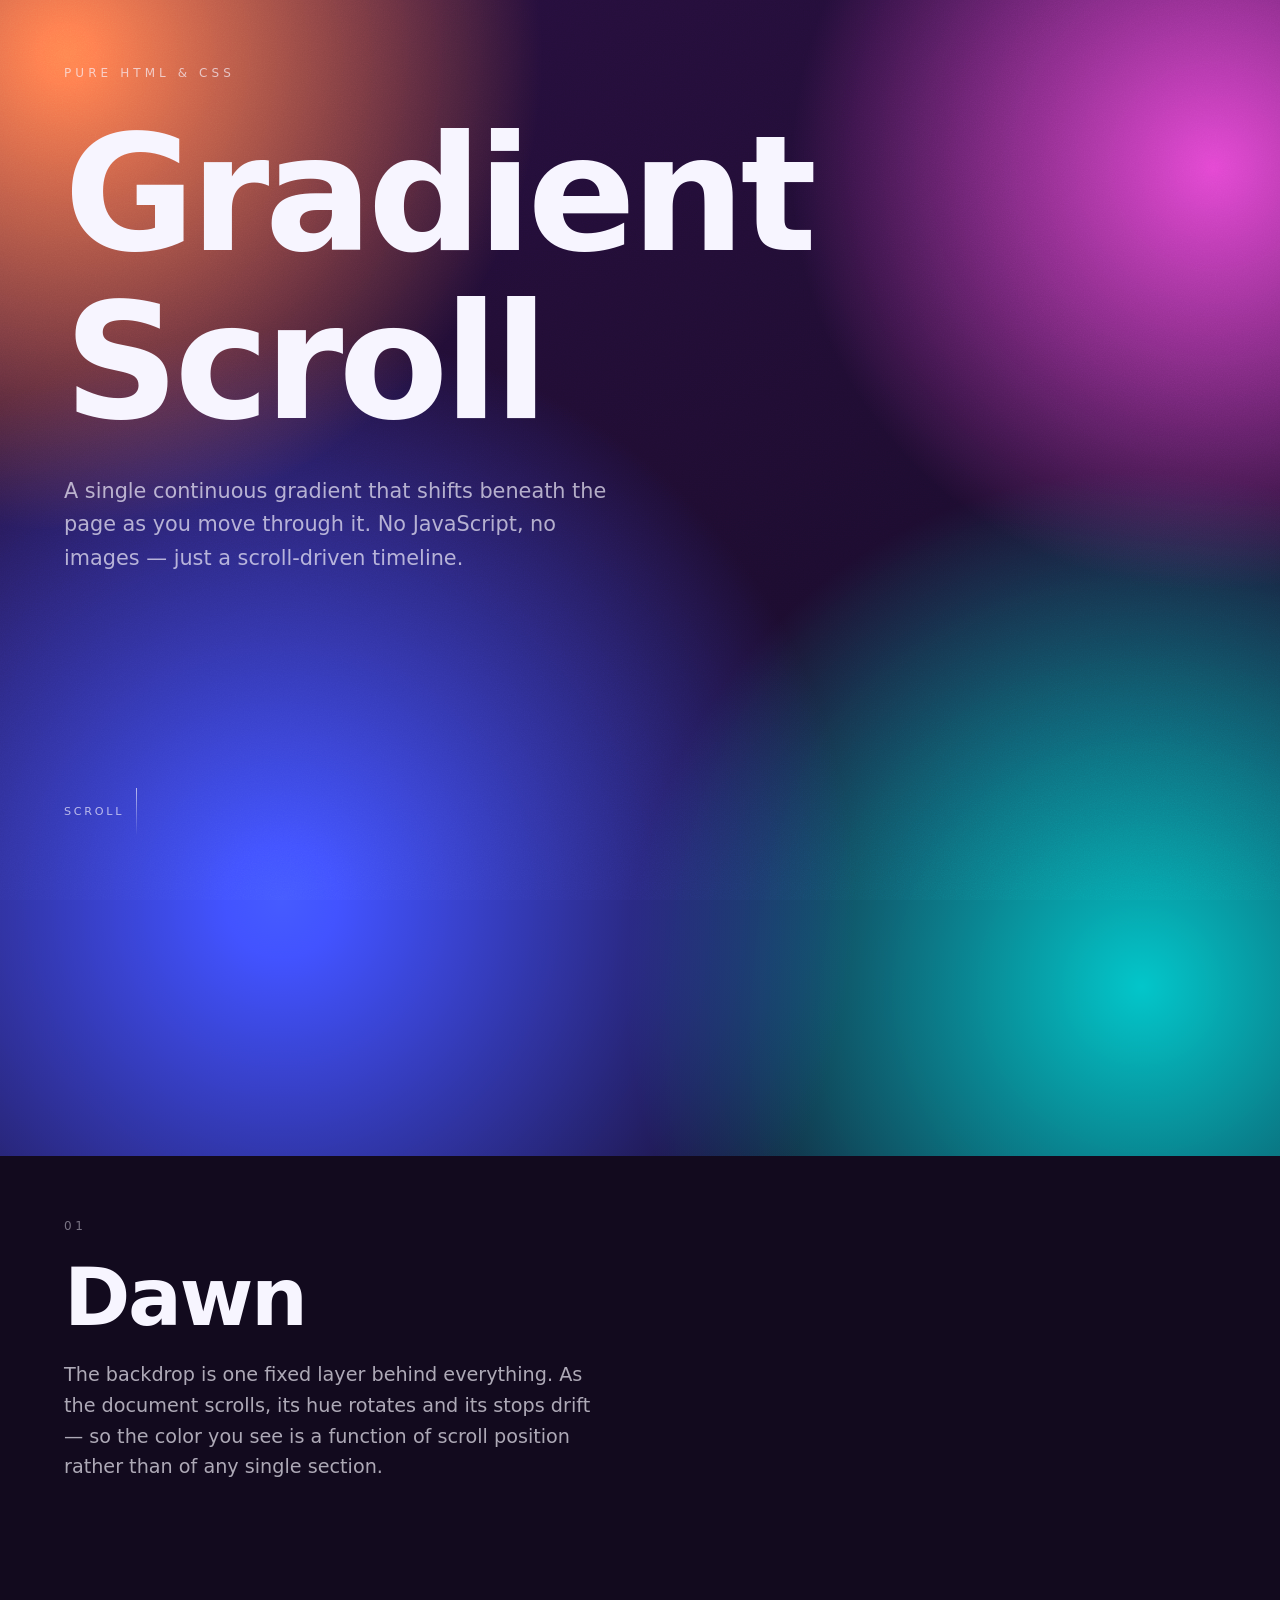
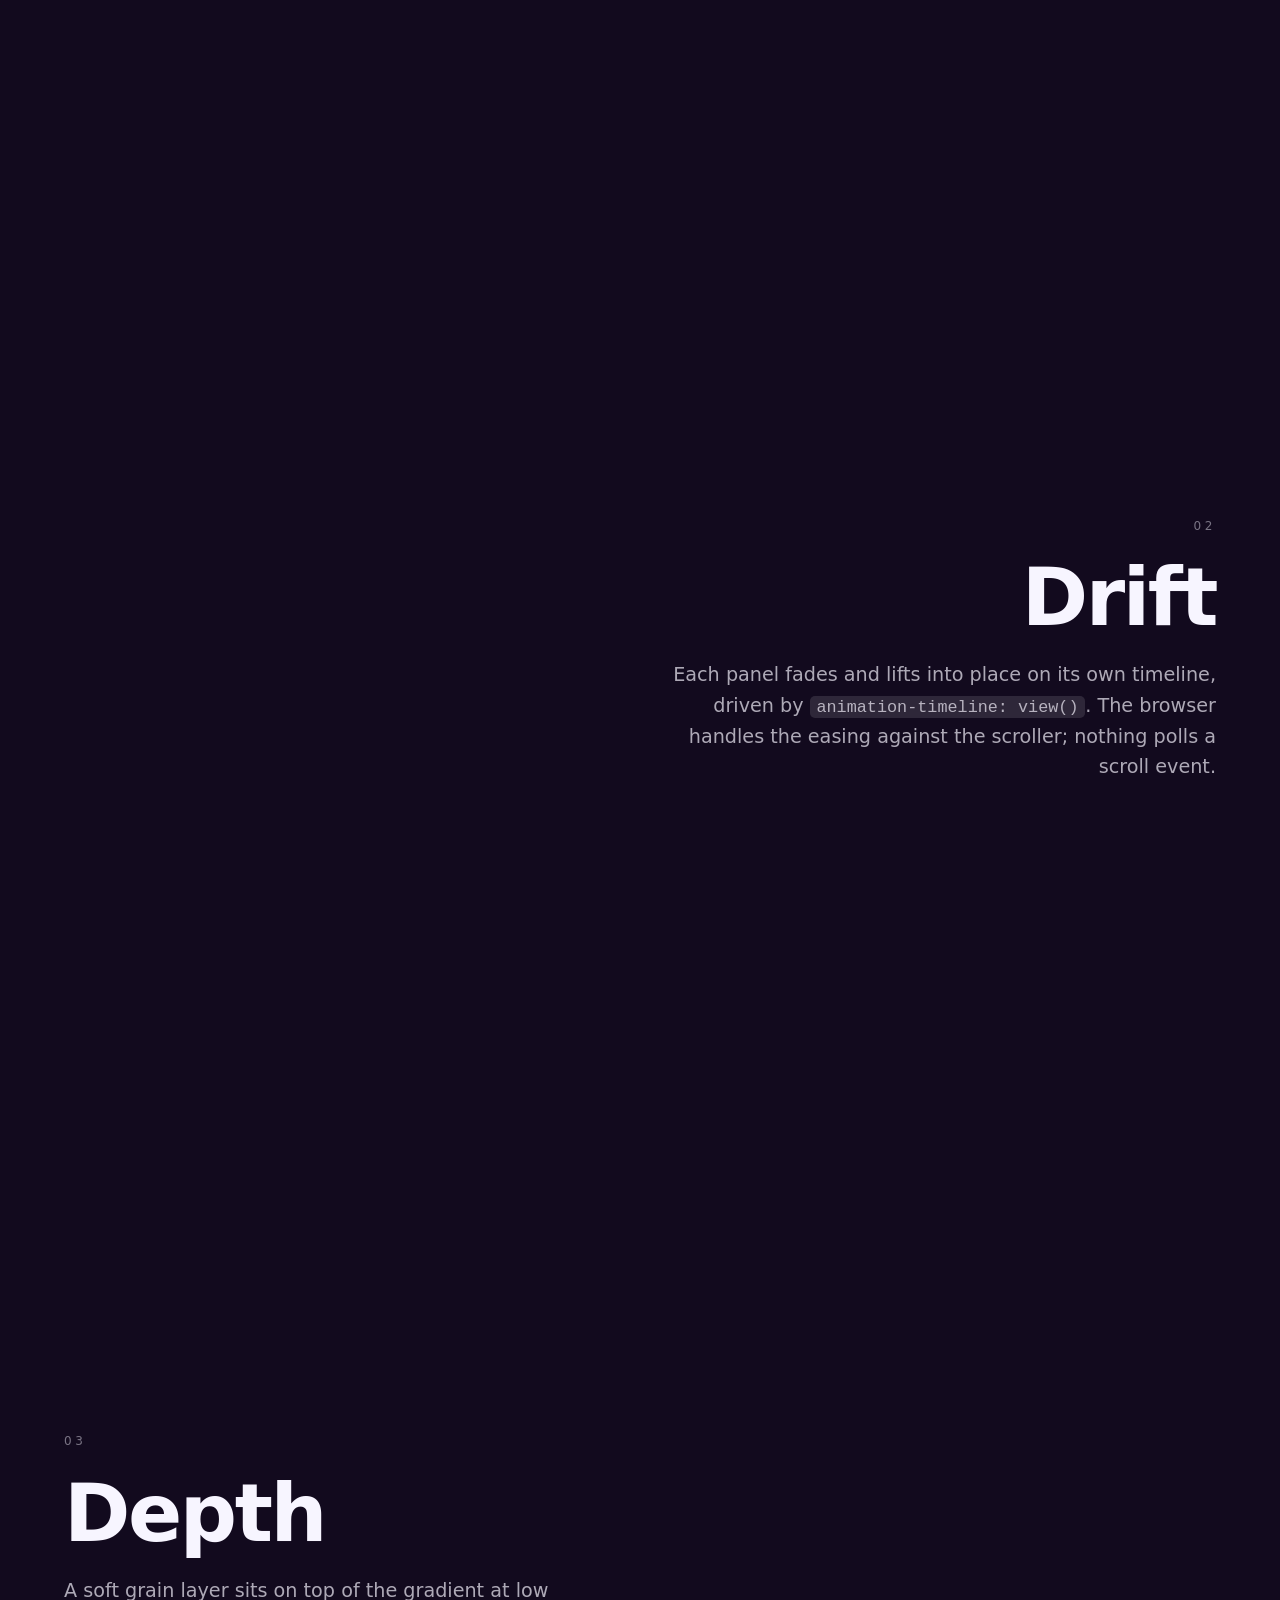
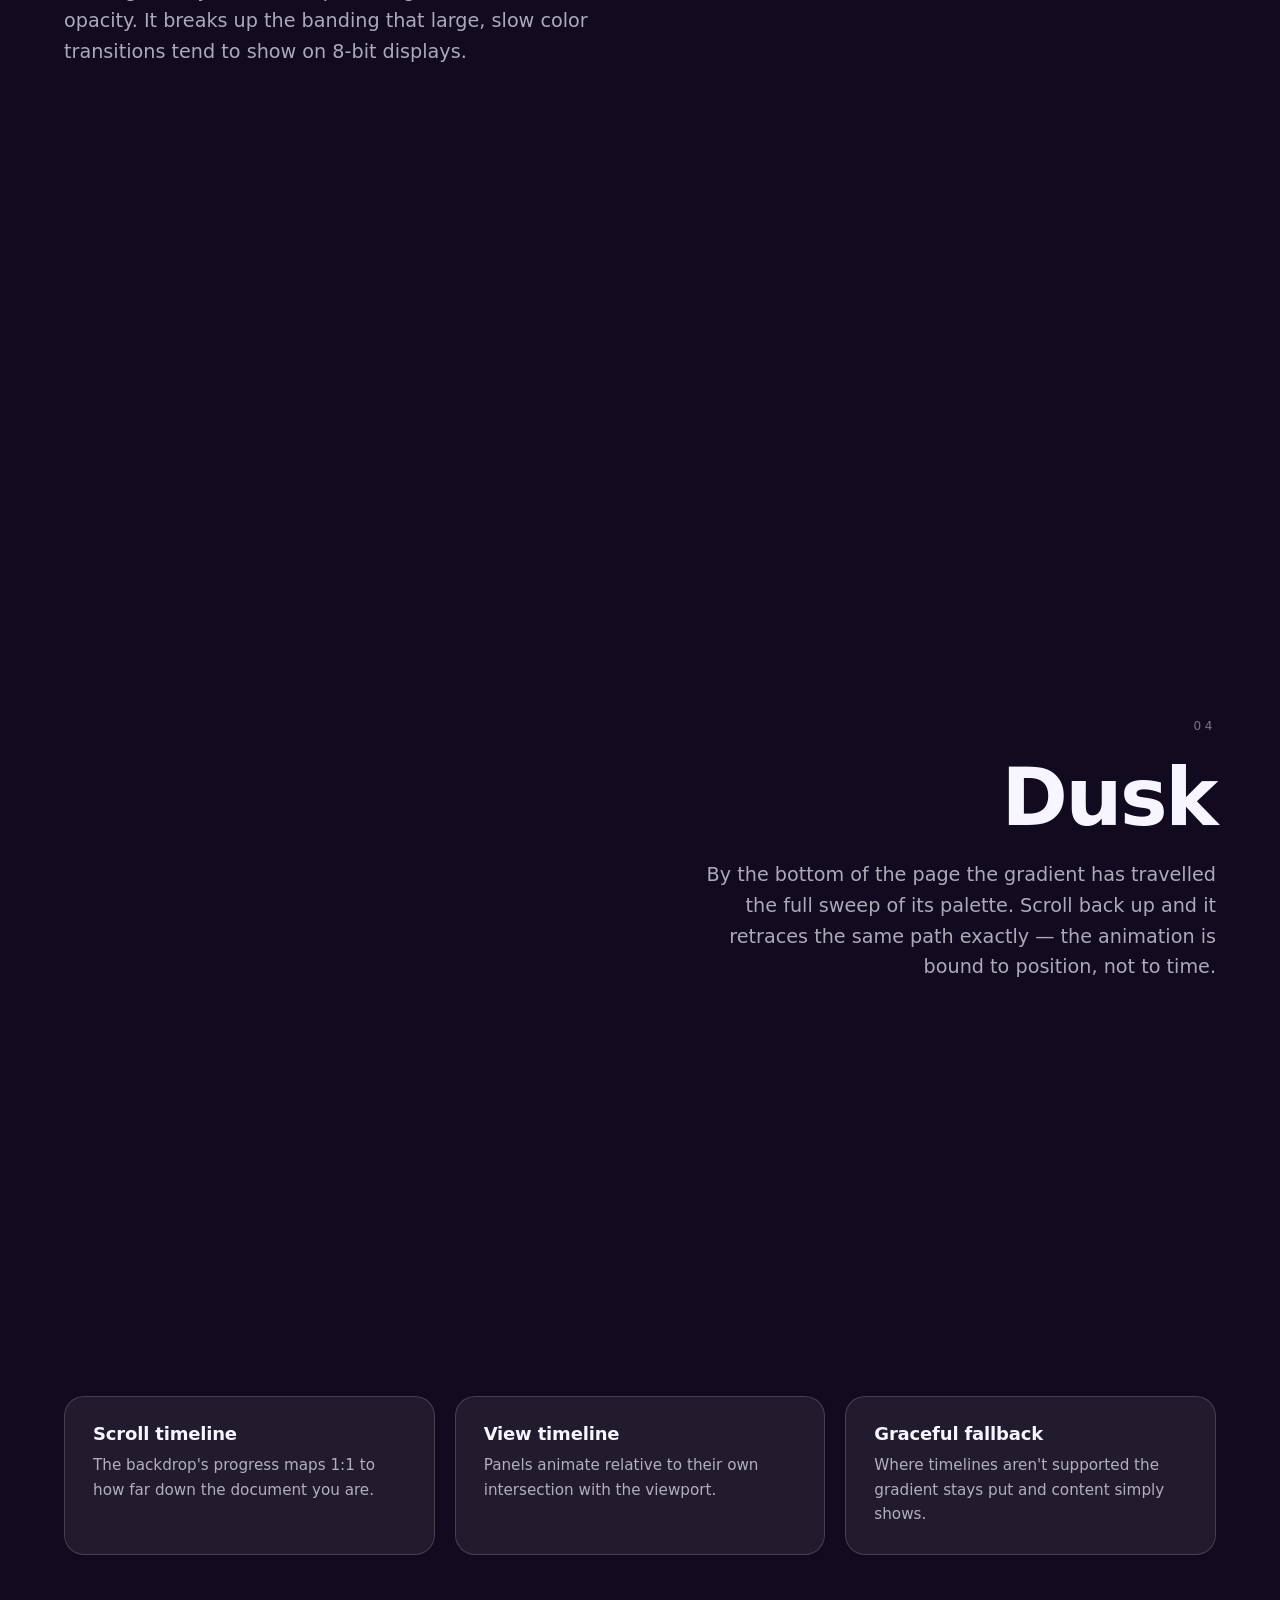
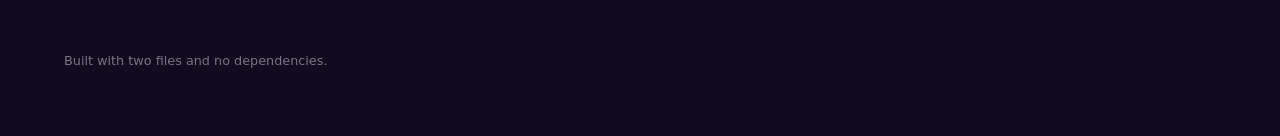
==== index.html @ 504ce82a "Add gradient scroll page in HTML and CSS A single-page scroll experience with no JavaScript and no i" ====
<!DOCTYPE html>
<html lang="en">
<head>
<meta charset="utf-8">
<meta name="viewport" content="width=device-width, initial-scale=1">
<title>Gradient Scroll</title>
<link rel="stylesheet" href="styles.css">
</head>
<body>

<div class="backdrop" aria-hidden="true"></div>
<div class="grain" aria-hidden="true"></div>

<header class="hero">
  <p class="eyebrow">Pure HTML &amp; CSS</p>
  <h1>Gradient<br>Scroll</h1>
  <p class="lede">A single continuous gradient that shifts beneath the page as you move through it. No JavaScript, no images &mdash; just a scroll-driven timeline.</p>
  <a class="scroll-cue" href="#dawn">
    <span>Scroll</span>
    <span class="arrow" aria-hidden="true"></span>
  </a>
</header>

<main>
  <section id="dawn" class="panel">
    <span class="index">01</span>
    <h2>Dawn</h2>
    <p>The backdrop is one fixed layer behind everything. As the document scrolls, its hue rotates and its stops drift &mdash; so the color you see is a function of scroll position rather than of any single section.</p>
  </section>

  <section id="drift" class="panel align-end">
    <span class="index">02</span>
    <h2>Drift</h2>
    <p>Each panel fades and lifts into place on its own timeline, driven by <code>animation-timeline: view()</code>. The browser handles the easing against the scroller; nothing polls a scroll event.</p>
  </section>

  <section id="depth" class="panel">
    <span class="index">03</span>
    <h2>Depth</h2>
    <p>A soft grain layer sits on top of the gradient at low opacity. It breaks up the banding that large, slow color transitions tend to show on 8-bit displays.</p>
  </section>

  <section id="dusk" class="panel align-end">
    <span class="index">04</span>
    <h2>Dusk</h2>
    <p>By the bottom of the page the gradient has travelled the full sweep of its palette. Scroll back up and it retraces the same path exactly &mdash; the animation is bound to position, not to time.</p>
  </section>

  <section class="cards">
    <article class="card">
      <h3>Scroll timeline</h3>
      <p>The backdrop's progress maps 1:1 to how far down the document you are.</p>
    </article>
    <article class="card">
      <h3>View timeline</h3>
      <p>Panels animate relative to their own intersection with the viewport.</p>
    </article>
    <article class="card">
      <h3>Graceful fallback</h3>
      <p>Where timelines aren't supported the gradient stays put and content simply shows.</p>
    </article>
  </section>
</main>

<footer>
  <p>Built with two files and no dependencies.</p>
</footer>

</body>
</html>
---- styles.css ----
/* ---------------------------------------------------------------
   Gradient Scroll — a scroll-driven gradient page in pure CSS
   --------------------------------------------------------------- */

:root {
  --ink: #f7f5ff;
  --ink-dim: rgba(247, 245, 255, 0.68);
  --measure: 34rem;
  --gutter: clamp(1.5rem, 5vw, 6rem);
}

* { box-sizing: border-box; }

html {
  scroll-behavior: smooth;
}

body {
  margin: 0;
  min-height: 100%;
  background: #120a1e;
  color: var(--ink);
  font-family: "Inter", ui-sans-serif, system-ui, -apple-system, "Segoe UI", sans-serif;
  line-height: 1.6;
  -webkit-font-smoothing: antialiased;
}

/* ---------- the gradient itself ---------- */

.backdrop {
  position: fixed;
  inset: -20vmax;              /* overscan so the blur never shows an edge */
  z-index: -2;
  background:
    radial-gradient(60vmax 60vmax at 18% 22%, #ff8a5b 0%, transparent 62%),
    radial-gradient(55vmax 55vmax at 82% 30%, #d64ec7 0%, transparent 60%),
    radial-gradient(70vmax 70vmax at 30% 82%, #4a5cff 0%, transparent 64%),
    radial-gradient(65vmax 65vmax at 78% 88%, #17c1c4 0%, transparent 62%),
    linear-gradient(160deg, #2a1140 0%, #120a1e 100%);
  filter: saturate(1.15);
  animation: sweep linear both;
  /* Progress is bound to the root scroller, not to elapsed time. */
  animation-timeline: scroll(root block);
}

@keyframes sweep {
  0%   { transform: translate3d(0, 0, 0)        scale(1.00); filter: hue-rotate(0deg)    saturate(1.15); }
  50%  { transform: translate3d(-4%, -6%, 0)    scale(1.12); filter: hue-rotate(-34deg) saturate(1.30) brightness(1.00); }
  100% { transform: translate3d(3%, -12%, 0)    scale(1.06); filter: hue-rotate(-52deg) saturate(1.05) brightness(0.72); }
}

/* Fine dither on top of the gradient to kill banding. */
.grain {
  position: fixed;
  inset: 0;
  z-index: -1;
  pointer-events: none;
  opacity: 0.28;
  mix-blend-mode: overlay;
  background-image: url("data:image/svg+xml;utf8,\
<svg xmlns='http://www.w3.org/2000/svg' width='140' height='140'>\
<filter id='n'><feTurbulence type='fractalNoise' baseFrequency='0.85' numOctaves='3'/>\
<feColorMatrix type='saturate' values='0'/></filter>\
<rect width='140' height='140' filter='url(%23n)' opacity='0.5'/></svg>");
}

/* ---------- type ---------- */

h1, h2, h3 {
  margin: 0;
  font-weight: 600;
  letter-spacing: -0.03em;
  line-height: 1.05;
  text-wrap: balance;
}

h1 { font-size: clamp(3.2rem, 13vw, 10rem); }
h2 { font-size: clamp(2.2rem, 7vw, 5rem); }
h3 { font-size: 1.125rem; letter-spacing: -0.01em; }

p { margin: 0; }

code {
  font-family: ui-monospace, "SF Mono", Menlo, Consolas, monospace;
  font-size: 0.875em;
  padding: 0.1em 0.4em;
  border-radius: 5px;
  background: rgba(255, 255, 255, 0.12);
}

/* ---------- hero ---------- */

.hero {
  min-height: 100svh;
  padding: var(--gutter);
  display: flex;
  flex-direction: column;
  justify-content: center;
  gap: 1.75rem;
}

.eyebrow {
  text-transform: uppercase;
  letter-spacing: 0.34em;
  font-size: 0.75rem;
  color: var(--ink-dim);
}

.lede {
  max-width: var(--measure);
  font-size: clamp(1.05rem, 1.8vw, 1.3rem);
  color: var(--ink-dim);
}

.scroll-cue {
  margin-top: auto;
  display: inline-flex;
  align-items: center;
  gap: 0.75rem;
  width: max-content;
  color: var(--ink-dim);
  text-decoration: none;
  text-transform: uppercase;
  letter-spacing: 0.24em;
  font-size: 0.7rem;
  transition: color 0.3s ease;
}

.scroll-cue:hover { color: var(--ink); }

.scroll-cue .arrow {
  width: 1px;
  height: 3rem;
  background: linear-gradient(to bottom, currentColor, transparent);
  animation: nudge 2.4s ease-in-out infinite;
}

@keyframes nudge {
  0%, 100% { transform: translateY(0);      opacity: 1;    }
  50%      { transform: translateY(0.55rem); opacity: 0.35; }
}

/* ---------- panels ---------- */

.panel {
  min-height: 100svh;
  padding: var(--gutter);
  display: flex;
  flex-direction: column;
  justify-content: center;
  gap: 1.25rem;
}

.panel.align-end { align-items: flex-end; text-align: right; }

.panel p {
  max-width: var(--measure);
  font-size: clamp(1rem, 1.6vw, 1.2rem);
  color: var(--ink-dim);
}

.index {
  font-variant-numeric: tabular-nums;
  letter-spacing: 0.3em;
  font-size: 0.75rem;
  color: rgba(247, 245, 255, 0.45);
}

/* ---------- cards ---------- */

.cards {
  padding: calc(var(--gutter) * 1.5) var(--gutter);
  display: grid;
  gap: 1.25rem;
  grid-template-columns: repeat(auto-fit, minmax(15rem, 1fr));
}

.card {
  padding: 1.75rem;
  border-radius: 1.25rem;
  border: 1px solid rgba(255, 255, 255, 0.16);
  background: rgba(255, 255, 255, 0.07);
  backdrop-filter: blur(14px);
  -webkit-backdrop-filter: blur(14px);
  display: flex;
  flex-direction: column;
  gap: 0.6rem;
  transition: transform 0.35s ease, background 0.35s ease;
}

.card:hover {
  transform: translateY(-4px);
  background: rgba(255, 255, 255, 0.12);
}

.card p { color: var(--ink-dim); font-size: 0.95rem; }

/* ---------- footer ---------- */

footer {
  padding: var(--gutter);
  padding-top: 0;
  color: rgba(247, 245, 255, 0.45);
  font-size: 0.8rem;
}

/* ---------- entrance animations, driven by view() ---------- */

@supports (animation-timeline: view()) {
  .panel > *,
  .card {
    animation: rise linear both;
    animation-timeline: view();
    animation-range: entry 5% cover 34%;
  }

  .panel > :nth-child(2) { animation-range: entry 8%  cover 36%; }
  .panel > :nth-child(3) { animation-range: entry 11% cover 38%; }
}

@keyframes rise {
  from { opacity: 0; transform: translateY(2.5rem); filter: blur(6px); }
  to   { opacity: 1; transform: none;               filter: blur(0);   }
}

/* ---------- reduced motion ---------- */

@media (prefers-reduced-motion: reduce) {
  html { scroll-behavior: auto; }

  .backdrop,
  .panel > *,
  .card,
  .scroll-cue .arrow {
    animation: none;
  }

  .panel > *,
  .card { opacity: 1; transform: none; filter: none; }
}
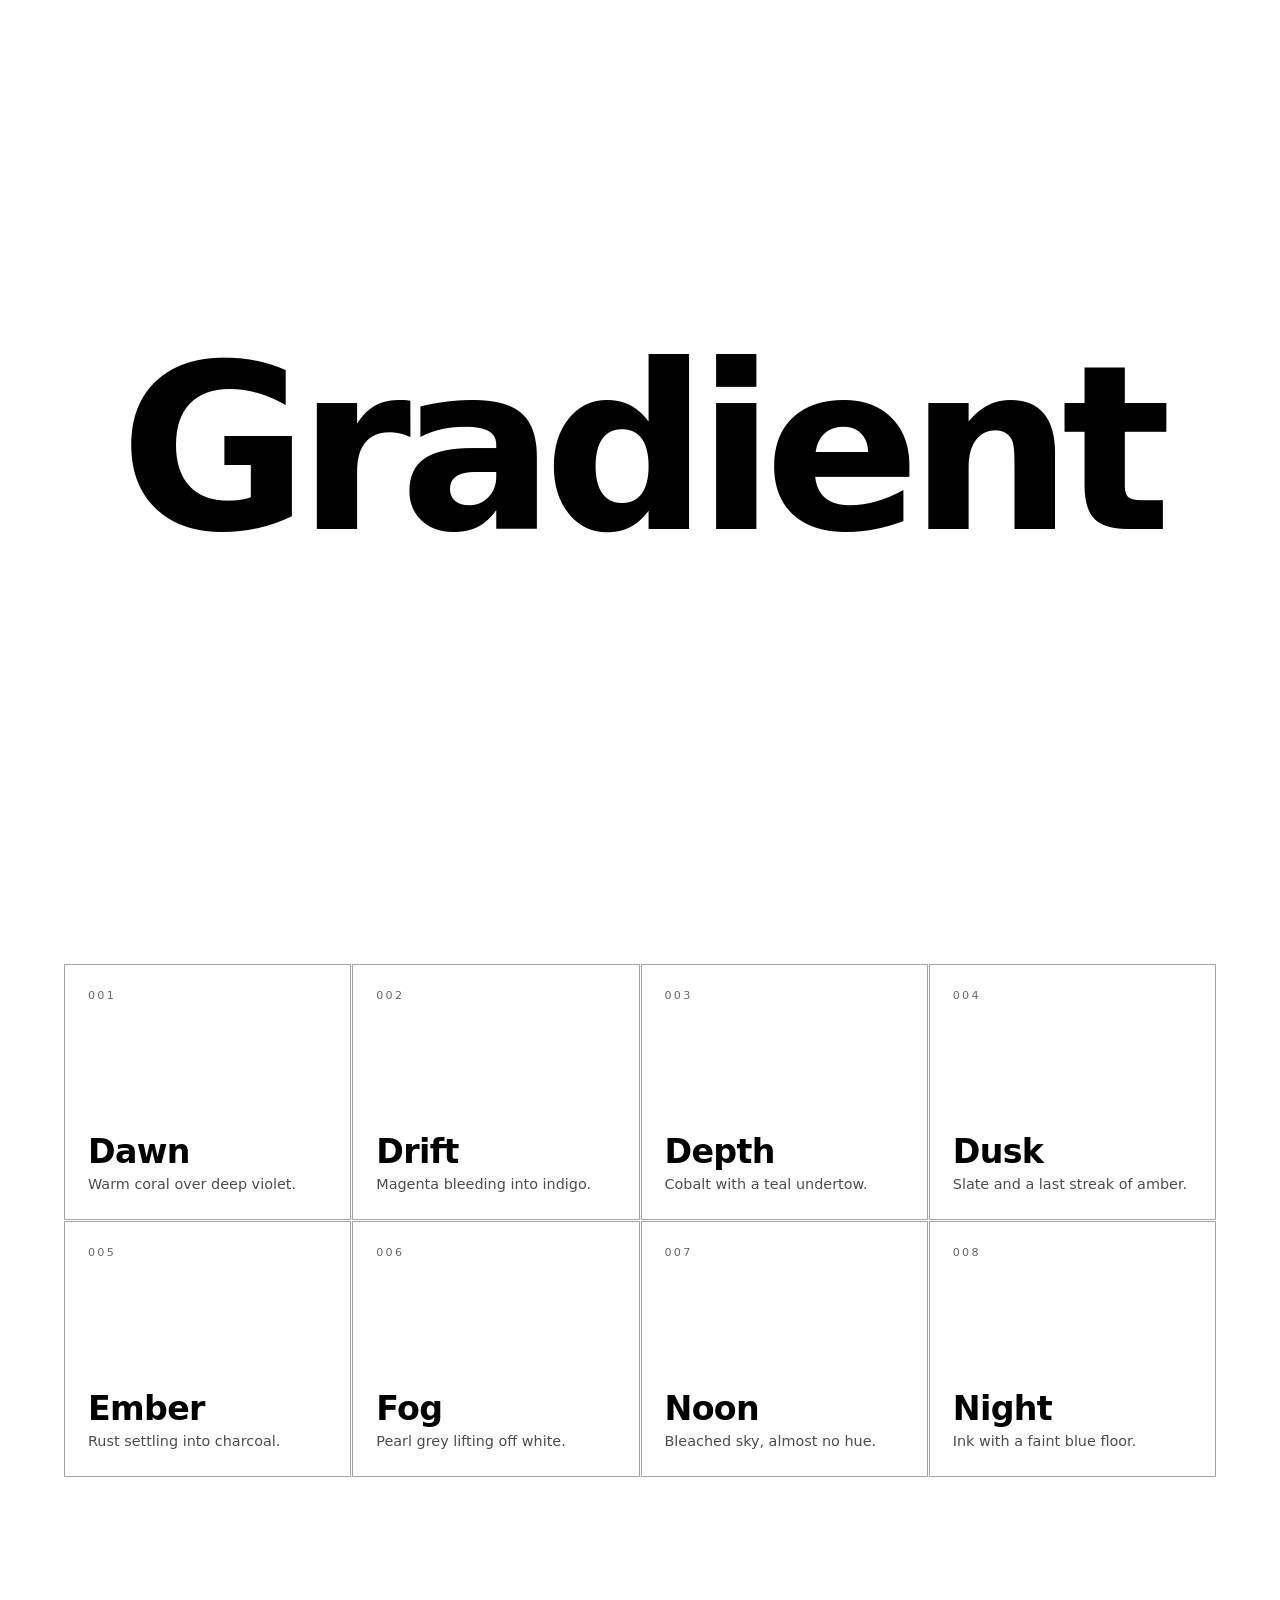
==== commit b01c0c70: "Rework page: white-to-black fade, one big word, catalog grid Replace the multi-color sweep with a pl" ====
--- a/index.html
+++ b/index.html
@@ -9,62 +9,53 @@
 <body>
 
 <div class="backdrop" aria-hidden="true"></div>
-<div class="grain" aria-hidden="true"></div>
 
 <header class="hero">
-  <p class="eyebrow">Pure HTML &amp; CSS</p>
-  <h1>Gradient<br>Scroll</h1>
-  <p class="lede">A single continuous gradient that shifts beneath the page as you move through it. No JavaScript, no images &mdash; just a scroll-driven timeline.</p>
-  <a class="scroll-cue" href="#dawn">
-    <span>Scroll</span>
-    <span class="arrow" aria-hidden="true"></span>
-  </a>
+  <h1>Gradient</h1>
 </header>
 
-<main>
-  <section id="dawn" class="panel">
-    <span class="index">01</span>
+<main class="catalog" aria-label="Catalog">
+  <article class="item">
+    <span class="no">001</span>
     <h2>Dawn</h2>
-    <p>The backdrop is one fixed layer behind everything. As the document scrolls, its hue rotates and its stops drift &mdash; so the color you see is a function of scroll position rather than of any single section.</p>
-  </section>
-
-  <section id="drift" class="panel align-end">
-    <span class="index">02</span>
+    <p>Warm coral over deep violet.</p>
+  </article>
+  <article class="item">
+    <span class="no">002</span>
     <h2>Drift</h2>
-    <p>Each panel fades and lifts into place on its own timeline, driven by <code>animation-timeline: view()</code>. The browser handles the easing against the scroller; nothing polls a scroll event.</p>
-  </section>
-
-  <section id="depth" class="panel">
-    <span class="index">03</span>
+    <p>Magenta bleeding into indigo.</p>
+  </article>
+  <article class="item">
+    <span class="no">003</span>
     <h2>Depth</h2>
-    <p>A soft grain layer sits on top of the gradient at low opacity. It breaks up the banding that large, slow color transitions tend to show on 8-bit displays.</p>
-  </section>
-
-  <section id="dusk" class="panel align-end">
-    <span class="index">04</span>
+    <p>Cobalt with a teal undertow.</p>
+  </article>
+  <article class="item">
+    <span class="no">004</span>
     <h2>Dusk</h2>
-    <p>By the bottom of the page the gradient has travelled the full sweep of its palette. Scroll back up and it retraces the same path exactly &mdash; the animation is bound to position, not to time.</p>
-  </section>
-
-  <section class="cards">
-    <article class="card">
-      <h3>Scroll timeline</h3>
-      <p>The backdrop's progress maps 1:1 to how far down the document you are.</p>
-    </article>
-    <article class="card">
-      <h3>View timeline</h3>
-      <p>Panels animate relative to their own intersection with the viewport.</p>
-    </article>
-    <article class="card">
-      <h3>Graceful fallback</h3>
-      <p>Where timelines aren't supported the gradient stays put and content simply shows.</p>
-    </article>
-  </section>
+    <p>Slate and a last streak of amber.</p>
+  </article>
+  <article class="item">
+    <span class="no">005</span>
+    <h2>Ember</h2>
+    <p>Rust settling into charcoal.</p>
+  </article>
+  <article class="item">
+    <span class="no">006</span>
+    <h2>Fog</h2>
+    <p>Pearl grey lifting off white.</p>
+  </article>
+  <article class="item">
+    <span class="no">007</span>
+    <h2>Noon</h2>
+    <p>Bleached sky, almost no hue.</p>
+  </article>
+  <article class="item">
+    <span class="no">008</span>
+    <h2>Night</h2>
+    <p>Ink with a faint blue floor.</p>
+  </article>
 </main>
-
-<footer>
-  <p>Built with two files and no dependencies.</p>
-</footer>
 
 </body>
 </html>
--- a/styles.css
+++ b/styles.css
@@ -1,240 +1,126 @@
 /* ---------------------------------------------------------------
-   Gradient Scroll — a scroll-driven gradient page in pure CSS
+   Gradient Scroll — white to black, one word, then a catalog
    --------------------------------------------------------------- */
 
 :root {
-  --ink: #f7f5ff;
-  --ink-dim: rgba(247, 245, 255, 0.68);
-  --measure: 34rem;
   --gutter: clamp(1.5rem, 5vw, 6rem);
 }
 
 * { box-sizing: border-box; }
 
-html {
-  scroll-behavior: smooth;
-}
+html { scroll-behavior: smooth; }
 
 body {
   margin: 0;
-  min-height: 100%;
-  background: #120a1e;
-  color: var(--ink);
+  background: #fff;
+  color: #fff;
   font-family: "Inter", ui-sans-serif, system-ui, -apple-system, "Segoe UI", sans-serif;
-  line-height: 1.6;
+  line-height: 1.5;
   -webkit-font-smoothing: antialiased;
 }
 
-/* ---------- the gradient itself ---------- */
+/* ---------- the gradient ---------- */
 
 .backdrop {
   position: fixed;
-  inset: -20vmax;              /* overscan so the blur never shows an edge */
-  z-index: -2;
-  background:
-    radial-gradient(60vmax 60vmax at 18% 22%, #ff8a5b 0%, transparent 62%),
-    radial-gradient(55vmax 55vmax at 82% 30%, #d64ec7 0%, transparent 60%),
-    radial-gradient(70vmax 70vmax at 30% 82%, #4a5cff 0%, transparent 64%),
-    radial-gradient(65vmax 65vmax at 78% 88%, #17c1c4 0%, transparent 62%),
-    linear-gradient(160deg, #2a1140 0%, #120a1e 100%);
-  filter: saturate(1.15);
-  animation: sweep linear both;
-  /* Progress is bound to the root scroller, not to elapsed time. */
+  inset: 0;
+  z-index: -1;
+  background: #fff;
+  animation: fade linear both;
+  /* Bound to the root scroller. The fade completes while the word scrolls
+     off (the first viewport height), so the catalog lives on solid black
+     and the mid-gray band, where difference-blended text vanishes, is a
+     brief crossfade rather than a stretch of the page. */
   animation-timeline: scroll(root block);
+  animation-range: 0 100svh;
 }
 
-@keyframes sweep {
-  0%   { transform: translate3d(0, 0, 0)        scale(1.00); filter: hue-rotate(0deg)    saturate(1.15); }
-  50%  { transform: translate3d(-4%, -6%, 0)    scale(1.12); filter: hue-rotate(-34deg) saturate(1.30) brightness(1.00); }
-  100% { transform: translate3d(3%, -12%, 0)    scale(1.06); filter: hue-rotate(-52deg) saturate(1.05) brightness(0.72); }
+@keyframes fade {
+  0%, 40%   { background: #fff; }
+  60%, 100% { background: #000; }
 }
 
-/* Fine dither on top of the gradient to kill banding. */
-.grain {
-  position: fixed;
-  inset: 0;
-  z-index: -1;
-  pointer-events: none;
-  opacity: 0.28;
-  mix-blend-mode: overlay;
-  background-image: url("data:image/svg+xml;utf8,\
-<svg xmlns='http://www.w3.org/2000/svg' width='140' height='140'>\
-<filter id='n'><feTurbulence type='fractalNoise' baseFrequency='0.85' numOctaves='3'/>\
-<feColorMatrix type='saturate' values='0'/></filter>\
-<rect width='140' height='140' filter='url(%23n)' opacity='0.5'/></svg>");
+/* White text inverted against the backdrop: reads black on the white top
+   and white on the black bottom with no per-section color rules. */
+.hero,
+.catalog {
+  mix-blend-mode: difference;
 }
 
-/* ---------- type ---------- */
-
-h1, h2, h3 {
-  margin: 0;
-  font-weight: 600;
-  letter-spacing: -0.03em;
-  line-height: 1.05;
-  text-wrap: balance;
-}
-
-h1 { font-size: clamp(3.2rem, 13vw, 10rem); }
-h2 { font-size: clamp(2.2rem, 7vw, 5rem); }
-h3 { font-size: 1.125rem; letter-spacing: -0.01em; }
-
-p { margin: 0; }
-
-code {
-  font-family: ui-monospace, "SF Mono", Menlo, Consolas, monospace;
-  font-size: 0.875em;
-  padding: 0.1em 0.4em;
-  border-radius: 5px;
-  background: rgba(255, 255, 255, 0.12);
-}
-
-/* ---------- hero ---------- */
+/* ---------- the word ---------- */
 
 .hero {
   min-height: 100svh;
+  display: grid;
+  place-items: center;
   padding: var(--gutter);
+}
+
+h1 {
+  margin: 0;
+  font-size: clamp(4rem, 18vw, 18rem);
+  font-weight: 700;
+  letter-spacing: -0.05em;
+  line-height: 0.9;
+  text-align: center;
+}
+
+/* ---------- catalog ---------- */
+
+.catalog {
+  padding: var(--gutter);
+  padding-bottom: calc(var(--gutter) * 2);
+  display: grid;
+  gap: 1px;
+  grid-template-columns: repeat(auto-fill, minmax(16rem, 1fr));
+}
+
+.item {
+  padding: 1.5rem;
+  min-height: 16rem;
   display: flex;
   flex-direction: column;
-  justify-content: center;
-  gap: 1.75rem;
+  outline: 1px solid rgba(255, 255, 255, 0.35);
+  outline-offset: -1px;
 }
 
-.eyebrow {
-  text-transform: uppercase;
-  letter-spacing: 0.34em;
-  font-size: 0.75rem;
-  color: var(--ink-dim);
+.no {
+  font-variant-numeric: tabular-nums;
+  letter-spacing: 0.2em;
+  font-size: 0.7rem;
+  opacity: 0.6;
 }
 
-.lede {
-  max-width: var(--measure);
-  font-size: clamp(1.05rem, 1.8vw, 1.3rem);
-  color: var(--ink-dim);
+.item h2 {
+  margin: auto 0 0.25rem;
+  font-size: clamp(1.5rem, 2.6vw, 2.25rem);
+  font-weight: 600;
+  letter-spacing: -0.02em;
+  line-height: 1.05;
 }
 
-.scroll-cue {
-  margin-top: auto;
-  display: inline-flex;
-  align-items: center;
-  gap: 0.75rem;
-  width: max-content;
-  color: var(--ink-dim);
-  text-decoration: none;
-  text-transform: uppercase;
-  letter-spacing: 0.24em;
-  font-size: 0.7rem;
-  transition: color 0.3s ease;
+.item p {
+  margin: 0;
+  font-size: 0.9rem;
+  opacity: 0.7;
 }
 
-.scroll-cue:hover { color: var(--ink); }
-
-.scroll-cue .arrow {
-  width: 1px;
-  height: 3rem;
-  background: linear-gradient(to bottom, currentColor, transparent);
-  animation: nudge 2.4s ease-in-out infinite;
-}
-
-@keyframes nudge {
-  0%, 100% { transform: translateY(0);      opacity: 1;    }
-  50%      { transform: translateY(0.55rem); opacity: 0.35; }
-}
-
-/* ---------- panels ---------- */
-
-.panel {
-  min-height: 100svh;
-  padding: var(--gutter);
-  display: flex;
-  flex-direction: column;
-  justify-content: center;
-  gap: 1.25rem;
-}
-
-.panel.align-end { align-items: flex-end; text-align: right; }
-
-.panel p {
-  max-width: var(--measure);
-  font-size: clamp(1rem, 1.6vw, 1.2rem);
-  color: var(--ink-dim);
-}
-
-.index {
-  font-variant-numeric: tabular-nums;
-  letter-spacing: 0.3em;
-  font-size: 0.75rem;
-  color: rgba(247, 245, 255, 0.45);
-}
-
-/* ---------- cards ---------- */
-
-.cards {
-  padding: calc(var(--gutter) * 1.5) var(--gutter);
-  display: grid;
-  gap: 1.25rem;
-  grid-template-columns: repeat(auto-fit, minmax(15rem, 1fr));
-}
-
-.card {
-  padding: 1.75rem;
-  border-radius: 1.25rem;
-  border: 1px solid rgba(255, 255, 255, 0.16);
-  background: rgba(255, 255, 255, 0.07);
-  backdrop-filter: blur(14px);
-  -webkit-backdrop-filter: blur(14px);
-  display: flex;
-  flex-direction: column;
-  gap: 0.6rem;
-  transition: transform 0.35s ease, background 0.35s ease;
-}
-
-.card:hover {
-  transform: translateY(-4px);
-  background: rgba(255, 255, 255, 0.12);
-}
-
-.card p { color: var(--ink-dim); font-size: 0.95rem; }
-
-/* ---------- footer ---------- */
-
-footer {
-  padding: var(--gutter);
-  padding-top: 0;
-  color: rgba(247, 245, 255, 0.45);
-  font-size: 0.8rem;
-}
-
-/* ---------- entrance animations, driven by view() ---------- */
+/* ---------- entrances ---------- */
 
 @supports (animation-timeline: view()) {
-  .panel > *,
-  .card {
+  .item {
     animation: rise linear both;
     animation-timeline: view();
-    animation-range: entry 5% cover 34%;
+    animation-range: entry 0% cover 30%;
   }
-
-  .panel > :nth-child(2) { animation-range: entry 8%  cover 36%; }
-  .panel > :nth-child(3) { animation-range: entry 11% cover 38%; }
 }
 
 @keyframes rise {
-  from { opacity: 0; transform: translateY(2.5rem); filter: blur(6px); }
-  to   { opacity: 1; transform: none;               filter: blur(0);   }
+  from { opacity: 0; transform: translateY(1.5rem); }
+  to   { opacity: 1; transform: none; }
 }
-
-/* ---------- reduced motion ---------- */
 
 @media (prefers-reduced-motion: reduce) {
   html { scroll-behavior: auto; }
-
-  .backdrop,
-  .panel > *,
-  .card,
-  .scroll-cue .arrow {
-    animation: none;
-  }
-
-  .panel > *,
-  .card { opacity: 1; transform: none; filter: none; }
+  .item { animation: none; opacity: 1; transform: none; }
 }
